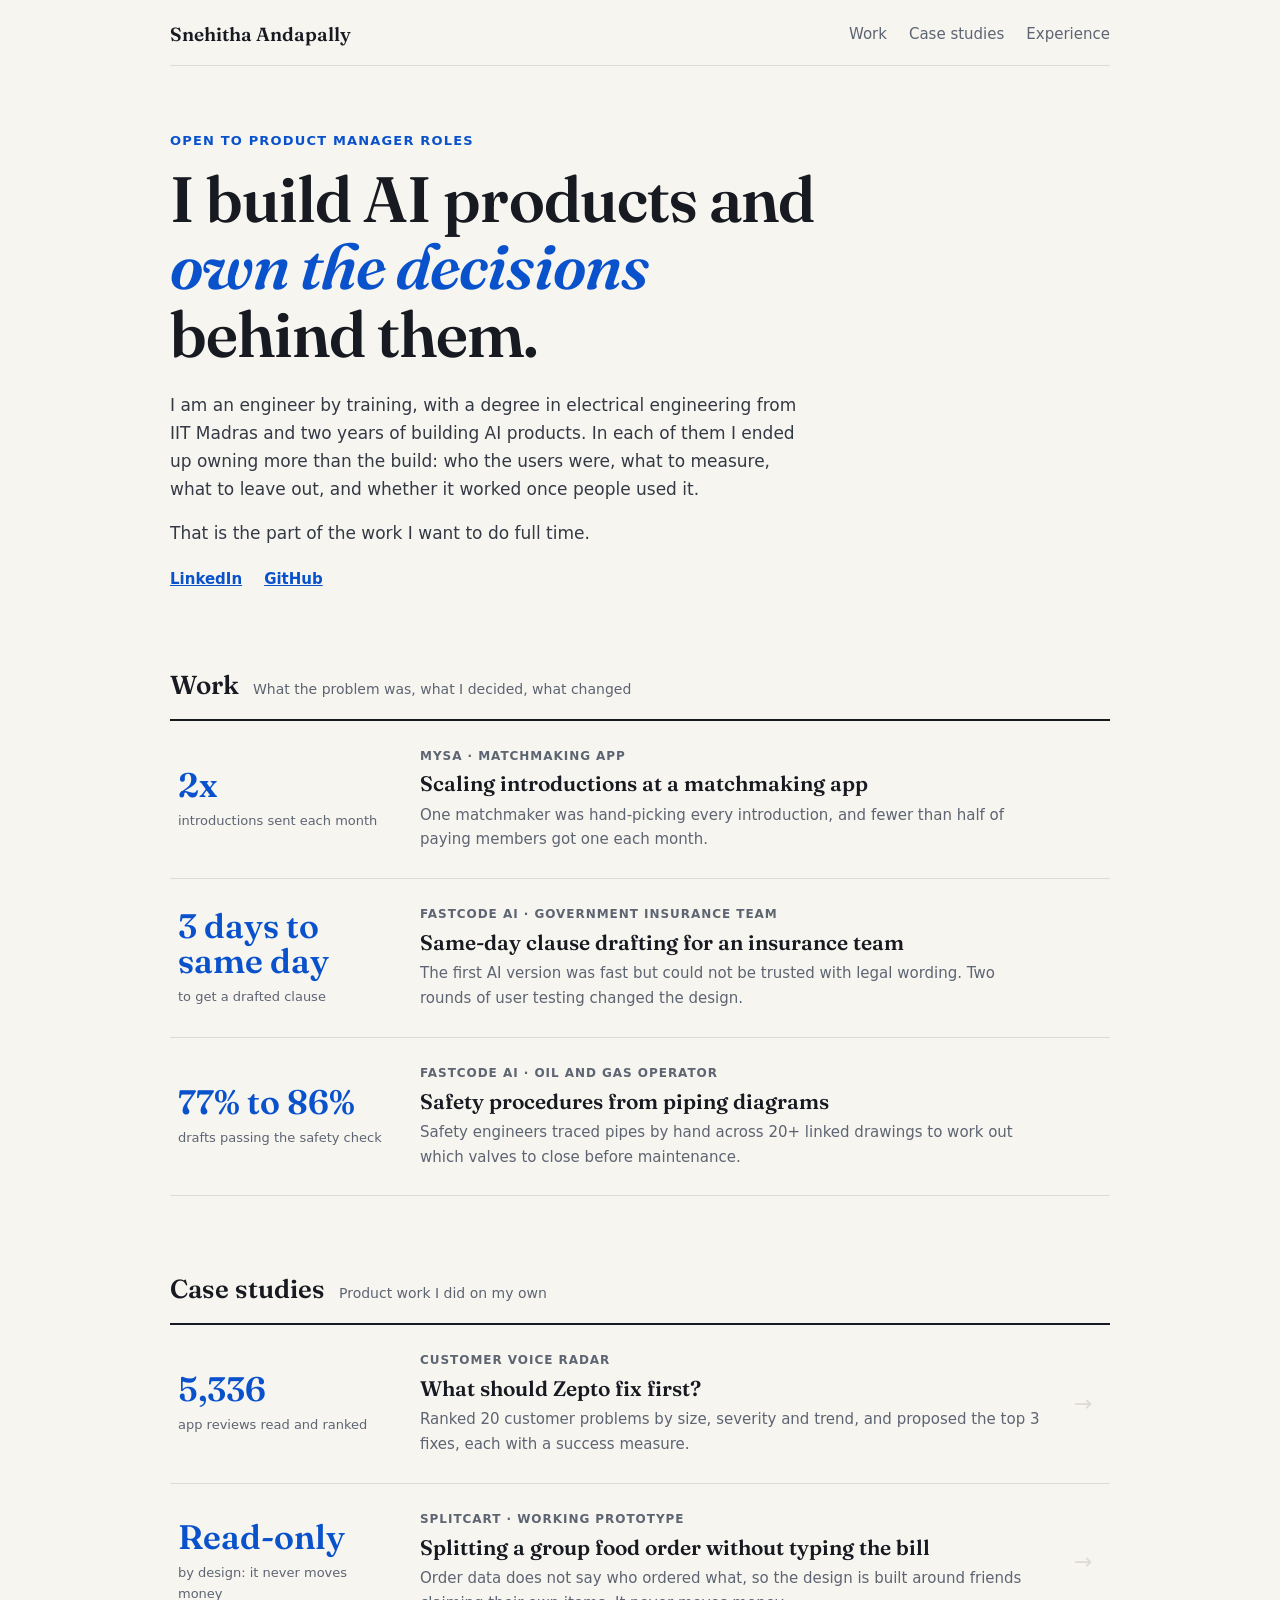
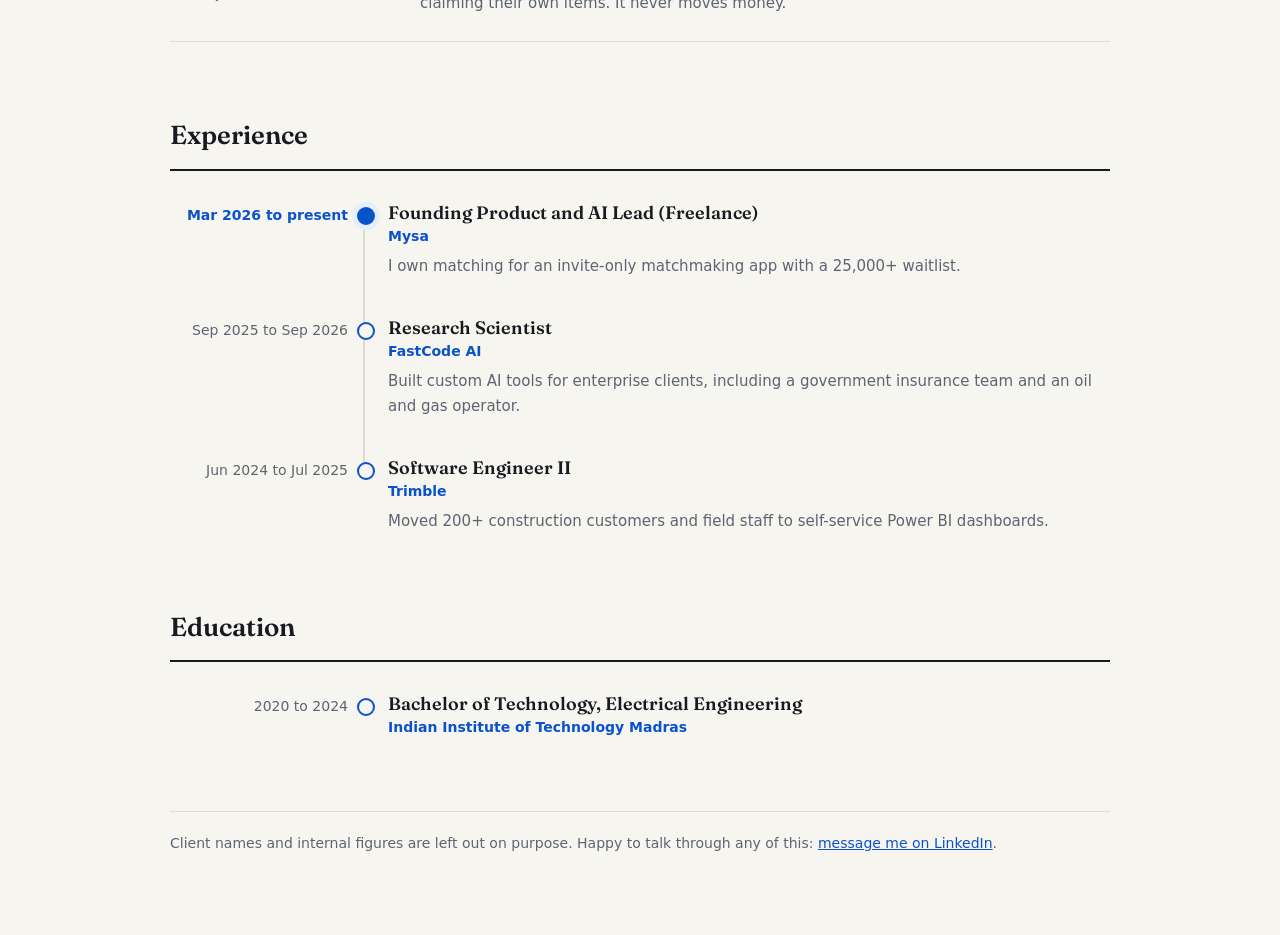
==== index.html @ 4a77e09c "Publish portfolio: home page and two case studies Co-Authored-By: Claude Fable 5.2 <noreply@anthropi" ====
<!doctype html>
<html lang="en">
<head>
<meta charset="utf-8">
<meta name="viewport" content="width=device-width, initial-scale=1">
<title>Snehitha Andapally | Product Portfolio</title>
<meta name="description" content="Product work by Snehitha Andapally: matchmaking, AI drafting for an insurance team, and safety procedures from piping diagrams.">
<link rel="stylesheet" href="style.css">
</head>
<body>
<div class="wrap wide">
  <header class="site">
    <a class="name" href="index.html">Snehitha Andapally</a>
    <nav>
      <a href="#work">Work</a>
      <a href="#case-studies">Case studies</a>
      <a href="#experience">Experience</a>
    </nav>
  </header>

  <p class="status">Open to product manager roles</p>
  <h1 class="hero">I build AI products and <em>own the decisions</em> behind them.</h1>
  <div id="about" class="about">
    <p>I am an engineer by training, with a degree in electrical engineering from IIT Madras and two years of building AI products. In each of them I ended up owning more than the build: who the users were, what to measure, what to leave out, and whether it worked once people used it.</p>
    <p>That is the part of the work I want to do full time.</p>
    <p class="links">
      <a href="https://www.linkedin.com/in/snehitha-andapally">LinkedIn</a>
      <a href="https://github.com/snehithareddy28">GitHub</a>
    </p>
  </div>

  <section id="work">
    <div class="section-head"><h2>Work</h2><span>What the problem was, what I decided, what changed</span></div>
    <ul class="rows">
      <li><div class="row static">
        <div class="metric"><b>2x</b><span>introductions sent each month</span></div>
        <div>
          <div class="tag">Mysa &middot; Matchmaking app</div>
          <h3>Scaling introductions at a matchmaking app</h3>
          <p>One matchmaker was hand-picking every introduction, and fewer than half of paying members got one each month.</p>
        </div>
      </div></li>
      <li><div class="row static">
        <div class="metric"><b>3 days to same day</b><span>to get a drafted clause</span></div>
        <div>
          <div class="tag">FastCode AI &middot; Government insurance team</div>
          <h3>Same-day clause drafting for an insurance team</h3>
          <p>The first AI version was fast but could not be trusted with legal wording. Two rounds of user testing changed the design.</p>
        </div>
      </div></li>
      <li><div class="row static">
        <div class="metric"><b>77% to 86%</b><span>drafts passing the safety check</span></div>
        <div>
          <div class="tag">FastCode AI &middot; Oil and gas operator</div>
          <h3>Safety procedures from piping diagrams</h3>
          <p>Safety engineers traced pipes by hand across 20+ linked drawings to work out which valves to close before maintenance.</p>
        </div>
      </div></li>
    </ul>
  </section>

  <section id="case-studies">
    <div class="section-head"><h2>Case studies</h2><span>Product work I did on my own</span></div>
    <ul class="rows">
      <li><a class="row" href="voice-radar.html">
        <div class="metric"><b>5,336</b><span>app reviews read and ranked</span></div>
        <div>
          <div class="tag">Customer Voice Radar</div>
          <h3>What should Zepto fix first?</h3>
          <p>Ranked 20 customer problems by size, severity and trend, and proposed the top 3 fixes, each with a success measure.</p>
        </div>
        <div class="arrow">&rarr;</div>
      </a></li>
      <li><a class="row" href="splitcart.html">
        <div class="metric"><b>Read-only</b><span>by design: it never moves money</span></div>
        <div>
          <div class="tag">SplitCart &middot; Working prototype</div>
          <h3>Splitting a group food order without typing the bill</h3>
          <p>Order data does not say who ordered what, so the design is built around friends claiming their own items. It never moves money.</p>
        </div>
        <div class="arrow">&rarr;</div>
      </a></li>
    </ul>
  </section>

  <section id="experience">
    <div class="section-head"><h2>Experience</h2></div>
    <ul class="history">
      <li class="now">
        <div class="when">Mar 2026 to present</div>
        <div>
          <div class="role">Founding Product and AI Lead (Freelance)</div>
          <div class="where">Mysa</div>
          <p>I own matching for an invite-only matchmaking app with a 25,000+ waitlist.</p>
        </div>
      </li>
      <li>
        <div class="when">Sep 2025 to Sep 2026</div>
        <div>
          <div class="role">Research Scientist</div>
          <div class="where">FastCode AI</div>
          <p>Built custom AI tools for enterprise clients, including a government insurance team and an oil and gas operator.</p>
        </div>
      </li>
      <li>
        <div class="when">Jun 2024 to Jul 2025</div>
        <div>
          <div class="role">Software Engineer II</div>
          <div class="where">Trimble</div>
          <p>Moved 200+ construction customers and field staff to self-service Power BI dashboards.</p>
        </div>
      </li>
    </ul>
  </section>

  <section id="education">
    <div class="section-head"><h2>Education</h2></div>
    <ul class="history">
      <li>
        <div class="when">2020 to 2024</div>
        <div>
          <div class="role">Bachelor of Technology, Electrical Engineering</div>
          <div class="where">Indian Institute of Technology Madras</div>
        </div>
      </li>
    </ul>
  </section>

  <footer>
    Client names and internal figures are left out on purpose. Happy to talk through any of this:
    <a href="https://www.linkedin.com/in/snehitha-andapally">message me on LinkedIn</a>.
  </footer>
</div>
</body>
</html>
---- style.css ----
@import url("https://fonts.googleapis.com/css2?family=Fraunces:opsz,wght@9..144,500;9..144,600&display=swap");

:root {
  --bg: #f7f5f0;
  --panel: #ffffff;
  --text: #171a21;
  --muted: #5d6472;
  --line: #dedbd2;
  --accent: #0a52cc;
  --accent-soft: #e6eefc;
  --flag-bg: #fff1b8;
  --flag-text: #5c4500;
  --head: "Fraunces", Georgia, "Times New Roman", serif;
  --body: system-ui, -apple-system, "Segoe UI", Roboto, sans-serif;
}
* { box-sizing: border-box; }
html { scroll-behavior: smooth; }
body { margin: 0; background: var(--bg); color: var(--text); font: 16px/1.65 var(--body); }
a { color: var(--accent); }
.wrap { max-width: 780px; margin: 0 auto; padding: 0 20px 80px; }
.wrap.wide { max-width: 980px; }
h1, h2, h3 { font-family: var(--head); font-weight: 600; }
h1 { font-size: clamp(30px, 6vw, 44px); line-height: 1.12; margin: 48px 0 16px; letter-spacing: -0.015em; }
h2 { font-size: 26px; margin: 56px 0 14px; }
h3 { font-size: 18px; margin: 28px 0 6px; }
p { margin: 0 0 16px; }
ul { padding-left: 22px; margin: 0 0 16px; }
li { margin-bottom: 8px; }
section { scroll-margin-top: 16px; }

/* ---------- Top bar (all pages) ---------- */
header.site {
  display: flex; justify-content: space-between; align-items: center; flex-wrap: wrap; gap: 8px 24px;
  padding: 22px 0 18px; border-bottom: 1px solid var(--line); font-size: 15px;
}
header.site a.name { font: 600 19px/1.2 var(--head); color: var(--text); text-decoration: none; }
header.site nav { display: flex; flex-wrap: wrap; align-items: center; gap: 6px 22px; }
header.site nav a { color: var(--muted); text-decoration: none; }
header.site nav a:hover { color: var(--accent); }
header.site nav a.pill {
  color: #ffffff; background: var(--accent); padding: 6px 16px; border-radius: 999px; font-weight: 600;
}
header.site nav a.pill:hover { color: #ffffff; opacity: 0.9; }

/* ---------- Home page ---------- */
.status { margin: 64px 0 0; font-size: 13px; font-weight: 600; text-transform: uppercase; letter-spacing: 0.09em; color: var(--accent); }
.hero { font-size: clamp(36px, 7vw, 64px); line-height: 1.05; margin: 14px 0 24px; max-width: 16ch; }
.hero em { font-style: italic; color: var(--accent); }
.about { max-width: 640px; font-size: 17px; color: #333945; }
.links { display: flex; flex-wrap: wrap; gap: 8px 22px; font-size: 15px; font-weight: 600; margin-top: 20px; }
.section-head { display: flex; align-items: baseline; gap: 14px; margin: 72px 0 0; padding-bottom: 12px; border-bottom: 2px solid var(--text); }
.section-head h2 { margin: 0; }
.section-head span { color: var(--muted); font-size: 14px; }

.rows { list-style: none; margin: 0; padding: 0; }
.rows li { margin: 0; border-bottom: 1px solid var(--line); }
.row {
  display: grid; grid-template-columns: 210px 1fr 28px; gap: 12px 32px; align-items: center;
  padding: 26px 8px; text-decoration: none; color: var(--text); transition: background 0.15s ease;
}
.row:hover { background: var(--panel); }
.row.static:hover { background: none; }
.row:hover .arrow { transform: translateX(4px); color: var(--accent); }
.metric b { display: block; font: 600 34px/1.05 var(--head); color: var(--accent); }
.metric span { display: block; font-size: 13px; color: var(--muted); margin-top: 6px; }
.row .tag { font-size: 12px; font-weight: 600; text-transform: uppercase; letter-spacing: 0.08em; color: var(--muted); }
.row h3 { margin: 4px 0 6px; font-size: 21px; line-height: 1.25; }
.row p { margin: 0; color: var(--muted); font-size: 15px; }
.arrow { font-size: 22px; color: var(--line); transition: transform 0.15s ease, color 0.15s ease; }

.history { list-style: none; margin: 0; padding: 0; }
.history { padding-top: 30px; }
.history li {
  position: relative; display: grid; grid-template-columns: 170px 1fr; gap: 0 40px;
  padding: 0 8px 38px; margin: 0;
}
.history li:last-child { padding-bottom: 0; }
/* the line */
.history li::before {
  content: ""; position: absolute; left: 193px; top: 10px; bottom: -10px; width: 2px; background: var(--line);
}
.history li:last-child::before { display: none; }
/* the dot */
.history li::after {
  content: ""; position: absolute; left: 187px; top: 6px; width: 14px; height: 14px; border-radius: 50%;
  background: var(--bg); border: 2px solid var(--accent);
}
.history li.now::after { background: var(--accent); box-shadow: 0 0 0 5px var(--accent-soft); }
.history .when { color: var(--muted); font-size: 14px; padding-top: 3px; text-align: right; }
.history li.now .when { color: var(--accent); font-weight: 600; }
.history .role { font: 600 18px/1.3 var(--head); }
.history .where { font-size: 14px; font-weight: 600; color: var(--accent); }
.history p { margin: 6px 0 0; color: var(--muted); font-size: 15px; }

@media (max-width: 640px) {
  .row { grid-template-columns: 1fr; gap: 10px; padding: 22px 4px; }
  .arrow { display: none; }
  .history li { grid-template-columns: 1fr; padding-left: 34px; }
  .history li::before { left: 10px; }
  .history li::after { left: 4px; }
  .history .when { text-align: left; }
}

/* ---------- Detail pages ---------- */
.eyebrow { font-size: 12px; font-weight: 600; text-transform: uppercase; letter-spacing: 0.1em; color: var(--accent); margin: 48px 0 0; }
.eyebrow + h1 { margin-top: 8px; }
.lede { font-size: 19px; color: var(--muted); }
.facts {
  display: grid; grid-template-columns: repeat(auto-fit, minmax(180px, 1fr)); gap: 16px;
  margin: 28px 0; padding: 18px 20px; background: var(--panel);
  border: 1px solid var(--line); border-radius: 8px; font-size: 14px;
}
.facts dt { color: var(--muted); font-size: 12px; text-transform: uppercase; letter-spacing: 0.06em; }
.facts dd { margin: 2px 0 0; }
.stats { display: grid; grid-template-columns: repeat(auto-fit, minmax(150px, 1fr)); gap: 14px; margin: 20px 0 24px; }
.stat { background: var(--accent-soft); border-radius: 8px; padding: 16px 18px; }
.stat b { display: block; font: 600 26px/1.15 var(--head); color: var(--accent); }
.stat span { font-size: 14px; }
.confirm { background: var(--flag-bg); color: var(--flag-text); border-radius: 4px; padding: 1px 6px; font-size: 13px; font-weight: 600; }
.table-scroll { overflow-x: auto; margin: 0 0 16px; }
table { border-collapse: collapse; width: 100%; font-size: 15px; }
th, td { text-align: left; padding: 10px 12px; border-bottom: 1px solid var(--line); vertical-align: top; }
th { font-size: 12px; text-transform: uppercase; letter-spacing: 0.06em; color: var(--muted); }
td:not(:first-child), th:not(:first-child) { white-space: nowrap; }
footer { margin-top: 72px; padding-top: 20px; border-top: 1px solid var(--line); color: var(--muted); font-size: 14px; }
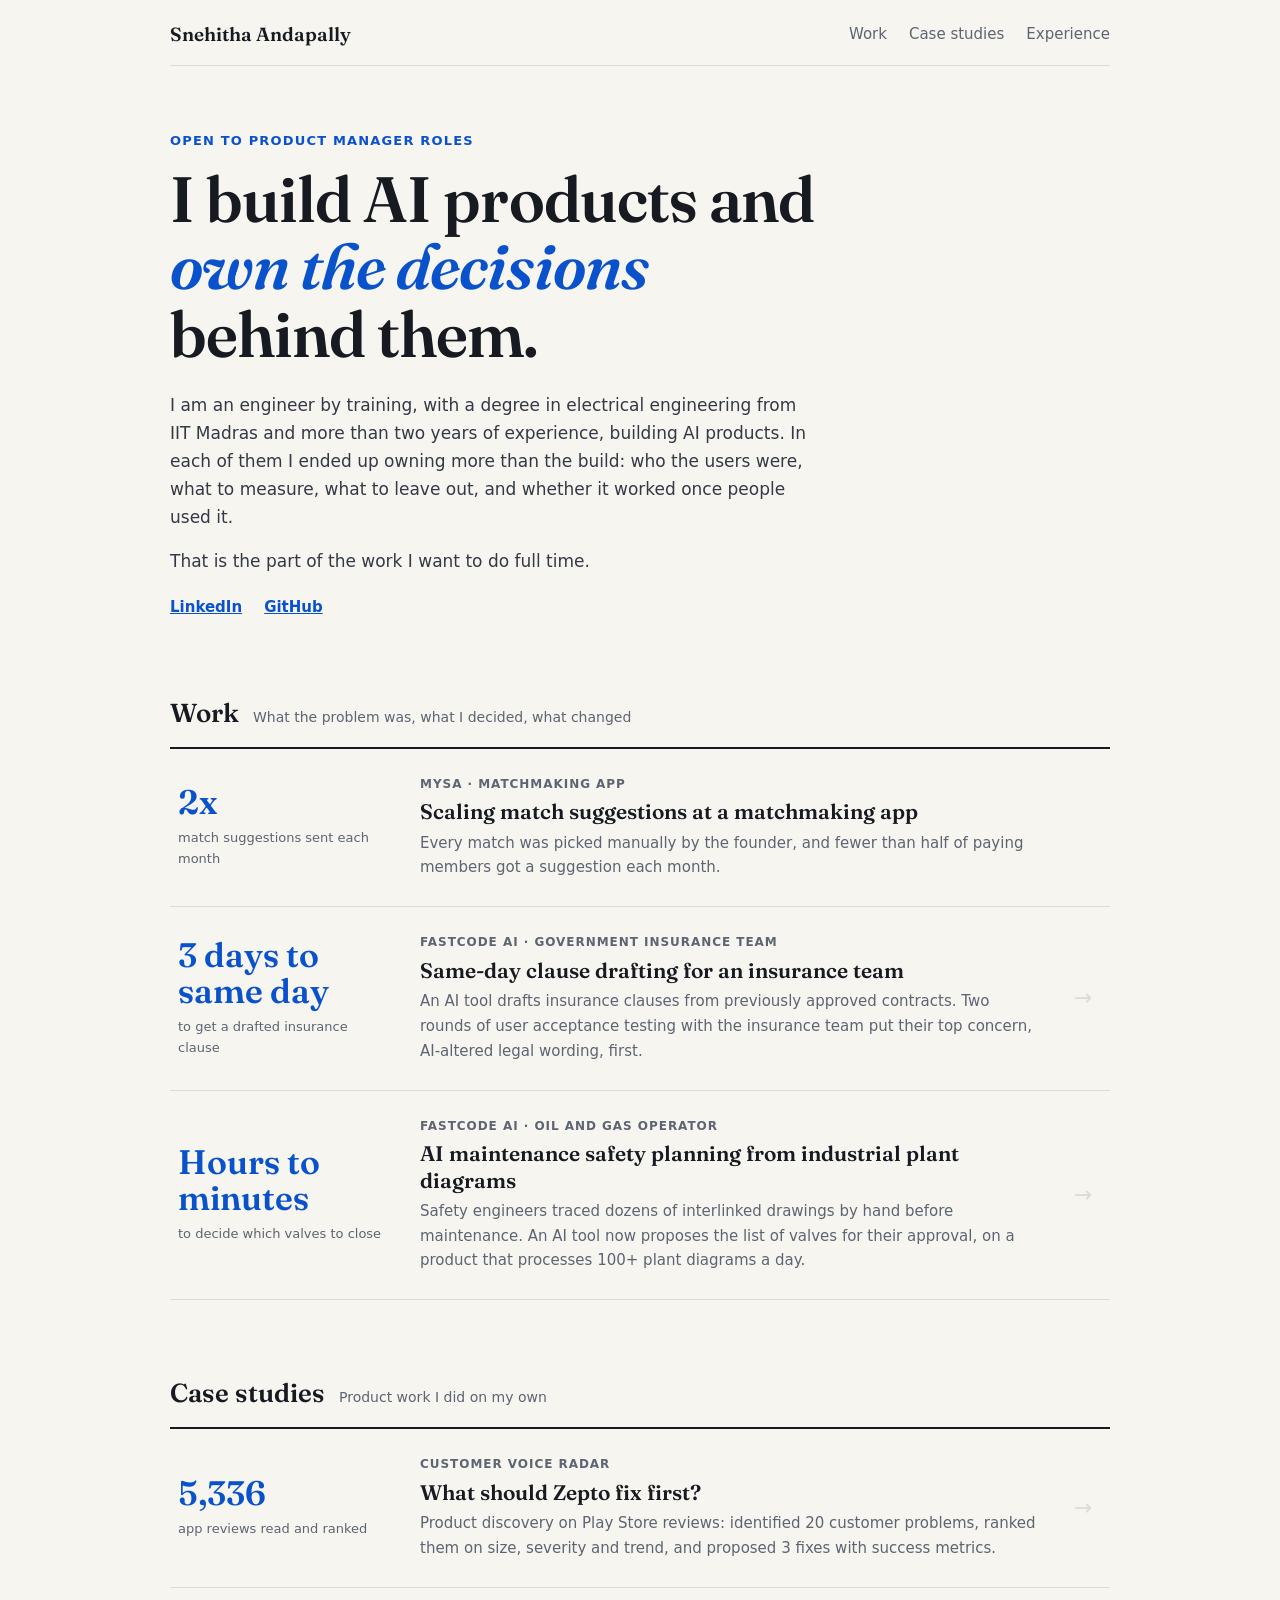
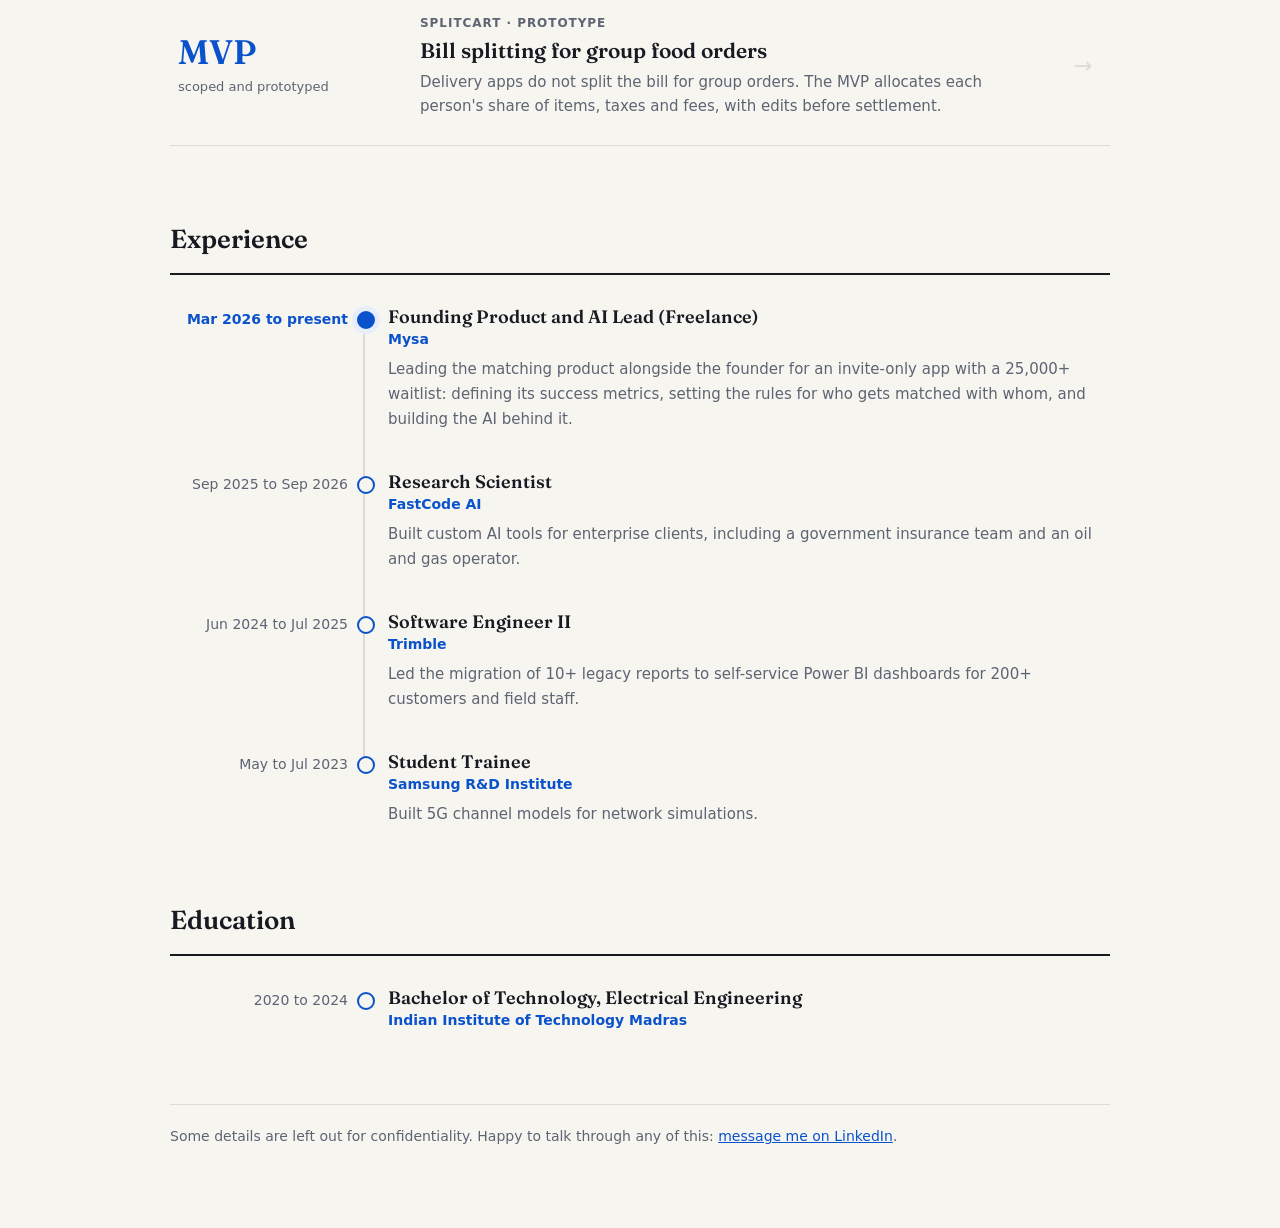
==== commit d10aa09a: "Bring portfolio wording in line with the resume Co-Authored-By: Claude Fable 5.2 <noreply@anthropic." ====
--- a/index.html
+++ b/index.html
@@ -21,7 +21,7 @@
   <p class="status">Open to product manager roles</p>
   <h1 class="hero">I build AI products and <em>own the decisions</em> behind them.</h1>
   <div id="about" class="about">
-    <p>I am an engineer by training, with a degree in electrical engineering from IIT Madras and two years of building AI products. In each of them I ended up owning more than the build: who the users were, what to measure, what to leave out, and whether it worked once people used it.</p>
+    <p>I am an engineer by training, with a degree in electrical engineering from IIT Madras and more than two years of experience, building AI products. In each of them I ended up owning more than the build: who the users were, what to measure, what to leave out, and whether it worked once people used it.</p>
     <p>That is the part of the work I want to do full time.</p>
     <p class="links">
       <a href="https://www.linkedin.com/in/snehitha-andapally">LinkedIn</a>
@@ -33,29 +33,31 @@
     <div class="section-head"><h2>Work</h2><span>What the problem was, what I decided, what changed</span></div>
     <ul class="rows">
       <li><div class="row static">
-        <div class="metric"><b>2x</b><span>introductions sent each month</span></div>
+        <div class="metric"><b>2x</b><span>match suggestions sent each month</span></div>
         <div>
           <div class="tag">Mysa &middot; Matchmaking app</div>
-          <h3>Scaling introductions at a matchmaking app</h3>
-          <p>One matchmaker was hand-picking every introduction, and fewer than half of paying members got one each month.</p>
+          <h3>Scaling match suggestions at a matchmaking app</h3>
+          <p>Every match was picked manually by the founder, and fewer than half of paying members got a suggestion each month.</p>
         </div>
       </div></li>
-      <li><div class="row static">
-        <div class="metric"><b>3 days to same day</b><span>to get a drafted clause</span></div>
+      <li><a class="row" href="https://www.linkedin.com/posts/snehitha-andapally_activity-7485330195214954496-qxfU">
+        <div class="metric"><b>3 days to same day</b><span>to get a drafted insurance clause</span></div>
         <div>
           <div class="tag">FastCode AI &middot; Government insurance team</div>
           <h3>Same-day clause drafting for an insurance team</h3>
-          <p>The first AI version was fast but could not be trusted with legal wording. Two rounds of user testing changed the design.</p>
+          <p>An AI tool drafts insurance clauses from previously approved contracts. Two rounds of user acceptance testing with the insurance team put their top concern, AI-altered legal wording, first.</p>
         </div>
-      </div></li>
-      <li><div class="row static">
-        <div class="metric"><b>77% to 86%</b><span>drafts passing the safety check</span></div>
+        <div class="arrow">&rarr;</div>
+      </a></li>
+      <li><a class="row" href="https://www.fastcode.ai/case-studies/process-flow-ai">
+        <div class="metric"><b>Hours to minutes</b><span>to decide which valves to close</span></div>
         <div>
           <div class="tag">FastCode AI &middot; Oil and gas operator</div>
-          <h3>Safety procedures from piping diagrams</h3>
-          <p>Safety engineers traced pipes by hand across 20+ linked drawings to work out which valves to close before maintenance.</p>
+          <h3>AI maintenance safety planning from industrial plant diagrams</h3>
+          <p>Safety engineers traced dozens of interlinked drawings by hand before maintenance. An AI tool now proposes the list of valves for their approval, on a product that processes 100+ plant diagrams a day.</p>
         </div>
-      </div></li>
+        <div class="arrow">&rarr;</div>
+      </a></li>
     </ul>
   </section>
 
@@ -67,16 +69,16 @@
         <div>
           <div class="tag">Customer Voice Radar</div>
           <h3>What should Zepto fix first?</h3>
-          <p>Ranked 20 customer problems by size, severity and trend, and proposed the top 3 fixes, each with a success measure.</p>
+          <p>Product discovery on Play Store reviews: identified 20 customer problems, ranked them on size, severity and trend, and proposed 3 fixes with success metrics.</p>
         </div>
         <div class="arrow">&rarr;</div>
       </a></li>
       <li><a class="row" href="splitcart.html">
-        <div class="metric"><b>Read-only</b><span>by design: it never moves money</span></div>
+        <div class="metric"><b>MVP</b><span>scoped and prototyped</span></div>
         <div>
-          <div class="tag">SplitCart &middot; Working prototype</div>
-          <h3>Splitting a group food order without typing the bill</h3>
-          <p>Order data does not say who ordered what, so the design is built around friends claiming their own items. It never moves money.</p>
+          <div class="tag">SplitCart &middot; Prototype</div>
+          <h3>Bill splitting for group food orders</h3>
+          <p>Delivery apps do not split the bill for group orders. The MVP allocates each person's share of items, taxes and fees, with edits before settlement.</p>
         </div>
         <div class="arrow">&rarr;</div>
       </a></li>
@@ -91,7 +93,7 @@
         <div>
           <div class="role">Founding Product and AI Lead (Freelance)</div>
           <div class="where">Mysa</div>
-          <p>I own matching for an invite-only matchmaking app with a 25,000+ waitlist.</p>
+          <p>Leading the matching product alongside the founder for an invite-only app with a 25,000+ waitlist: defining its success metrics, setting the rules for who gets matched with whom, and building the AI behind it.</p>
         </div>
       </li>
       <li>
@@ -107,7 +109,15 @@
         <div>
           <div class="role">Software Engineer II</div>
           <div class="where">Trimble</div>
-          <p>Moved 200+ construction customers and field staff to self-service Power BI dashboards.</p>
+          <p>Led the migration of 10+ legacy reports to self-service Power BI dashboards for 200+ customers and field staff.</p>
+        </div>
+      </li>
+      <li>
+        <div class="when">May to Jul 2023</div>
+        <div>
+          <div class="role">Student Trainee</div>
+          <div class="where">Samsung R&amp;D Institute</div>
+          <p>Built 5G channel models for network simulations.</p>
         </div>
       </li>
     </ul>
@@ -127,7 +137,7 @@
   </section>
 
   <footer>
-    Client names and internal figures are left out on purpose. Happy to talk through any of this:
+    Some details are left out for confidentiality. Happy to talk through any of this:
     <a href="https://www.linkedin.com/in/snehitha-andapally">message me on LinkedIn</a>.
   </footer>
 </div>
